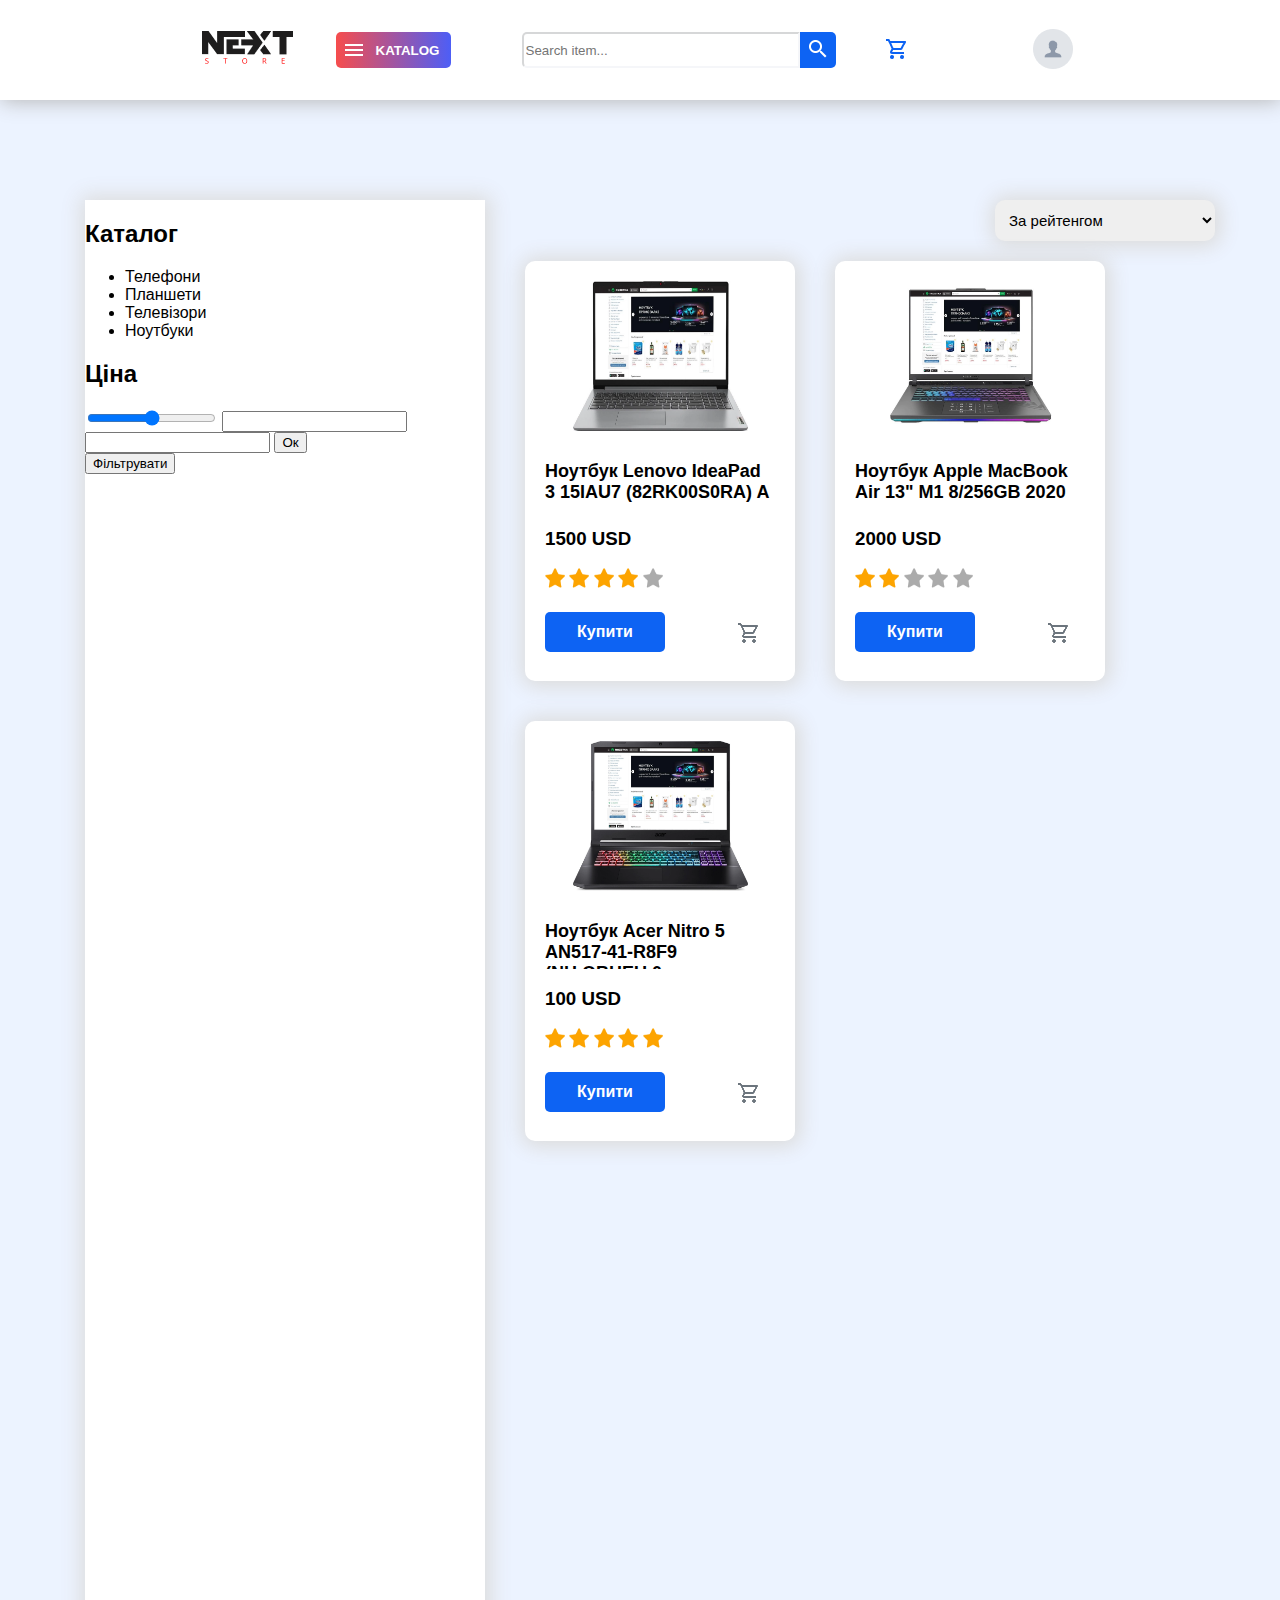
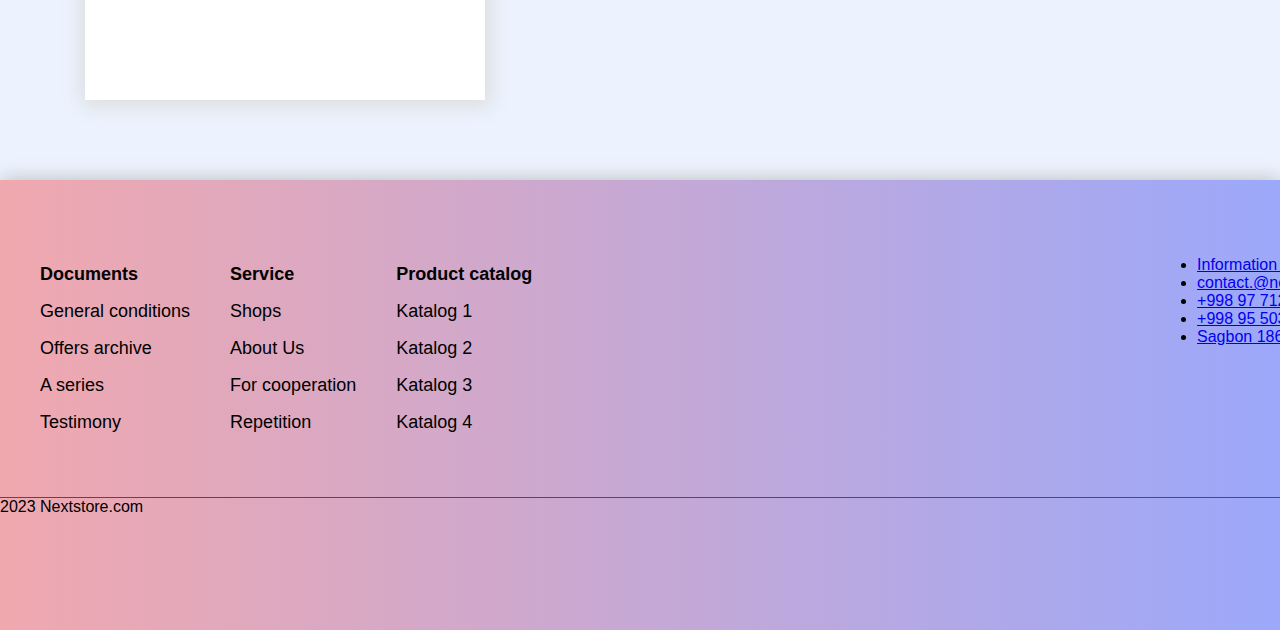
==== lab-5/index.html @ 9e4ba06d "Add files via upload" ====
<!DOCTYPE html>
<html lang="en">

<head>
        <meta charset="UTF-8">
        <meta http-equiv="X-UA-Compatible" content="IE=edge">
        <meta name="viewport" content="width=device-width, initial-scale=1.0">
        <title>Online shop</title>
        <link rel="stylesheet" href="style.css">
        <link rel="stylesheet" href="media.css">
</head>

<body>
        <header>
                <div class="header-container">
                        <div class="logo">
                                <img src="Images/Logo.png" alt="logo-img">
                        </div>
                        <div class="search-menu">
                                <button><img src="Images/menu.png"
                                                style="margin-right: 10px; font-weight:bold">KATALOG</button>
                                <div class="search-field-wrapper">
                                        <input type="text" placeholder="Search item...">
                                        <button>
                                                <img src="Images/search.png" alt="search">
                                        </button>
                                </div>
                        </div>
                        <div class="client-panel-menu">
                                <button>
                                        <img src="Images/shopping_cart.png" alt="shopping-cart">
                                </button>
                                <button>
                                        <img src="Images/Frame.png" alt="client-account">
                                </button>
                        </div>
                </div>
        </header>

        <main>
                <div class="filter-container">
                        <h2>Каталог</h2>
                        <ul>
                                <li>Телефони</li>
                                <li>Планшети</li>
                                <li>Телевізори</li>
                                <li>Ноутбуки</li>
                        </ul>
                        <h2>Ціна</h2>
                        <div class="price-setting-wrapper">
                                <input type="range">
                                <input type="text">
                                <input type="text">
                                <button>Ок</button>
                        </div>
                        <button>Фільтрувати</button>
                </div>
                <div id="products-container">
                        <div class="sort-btn">
                                <select onchange="new ItemsCards().sortItems()" id="sort-box">
                                        <option>За рейтенгом</option>
                                        <option>Від дорогих до дешевих</option>
                                        <option>Від дешевих до дорогих</option>
                                </select>
                        </div>
                </div>
        </main>

        <footer>
                <div class="additional-info">
                        <div class="left-columns">
                                <div class="column">
                                        <ul>
                                                <li><a href="#">Documents</a></li>
                                                <li><a href="#">General conditions</a></li>
                                                <li><a href="#">Offers archive</a></li>
                                                <li><a href="#">A series</a></li>
                                                <li><a href="#">Testimony</a></li>
                                        </ul>
                                </div>
                                <div class="column">
                                        <ul>
                                                <li><a href="#">Service</a></li>
                                                <li><a href="#">Shops</a></li>
                                                <li><a href="#">About Us</a></li>
                                                <li><a href="#">For cooperation</a></li>
                                                <li><a href="#">Repetition</a></li>
                                        </ul>
                                </div>
                                <div class="column">
                                        <ul>
                                                <li><a href="#">Product catalog</a></li>
                                                <li><a href="#">Katalog 1</a></li>
                                                <li><a href="#">Katalog 2</a></li>
                                                <li><a href="#">Katalog 3</a></li>
                                                <li><a href="#">Katalog 4</a></li>
                                        </ul>
                                </div>
                        </div>

                        <div class="right-columns">
                                <div class="column">
                                        <ul>
                                                <li><a href="#">Information service</a></li>
                                                <li><a href="#">contact.@nextstore.uz</a></li>
                                                <li><a href="#">+998 97 712 96 96</a></li>
                                                <li><a href="#">+998 95 503 09 09</a></li>
                                                <li><a href="#">Sagbon 186, Almazor district, Country, Sity</a></li>
                                        </ul>
                                </div>
                        </div>
                </div>
                <div class="social">
                        <span>2023 Nextstore.com</span>
                </div>
        </footer>
</body>
<script src="Scripts/item.js"></script>

</html>
---- lab-5/style.css ----
body {
        margin: 0;
        padding: 0;
        background-color: #ECF3FF;
        overflow-x: hidden;
        font-family: 'Segoe UI', Tahoma, Geneva, Verdana, sans-serif;
}

header {
        background-color: #ffffff;
        box-shadow: 1px 1px 20px #b4b4b4;
}

.header-container {
        height: 100px;
        padding: 0 180px;
        display: flex;
        justify-content: space-around;
        align-items: center;
        flex-wrap: wrap;
}

.client-panel-menu button {
        background: none;
        border: none;
}

.client-panel-menu button:hover {
        cursor: pointer;
}

.client-panel-menu {
        display: flex;
        align-items: center;
        justify-content: space-between;
        width: 200px;
}

.search-menu {
        display: flex;
        width: 500px;
        justify-content: space-between;
}

.search-menu input {
        height: 30px;
        width: 270px;
        outline: none;
        border-radius: 5px 0 0 5px;
        border-color: #e4e7ee61;
}

.search-menu button:first-child {
        display: flex;
        border: none;
        align-items: center;
        color: #ffffff;
        background: linear-gradient(90deg, #F64D4D 0%, #4D5EF6 100%);
        border-radius: 5px;
        width: 115px;
        font-weight: bold;
}

.search-menu button:first-child:hover {
        cursor: pointer;
}

.search-field-wrapper {
        display: flex;
}

.search-menu button:last-child {
        background-color: #0D63F3;
        border: none;
        border-radius: 0 5px 5px 0;
}

.search-menu button:last-child :hover {
        cursor: pointer;
}

main {
        display: grid;
        grid-template-columns: 230px 1260px;
        margin: 0 185px;
        grid-auto-rows: 100px auto;
        align-items: start;
}

#products-container {
        display: flex;
        flex-wrap: wrap;
        grid-column-start: 3;
        grid-column-end: 2;
        grid-row-start: 2;
        margin-left: 20px;
}

.info-text p {
        font-size: 15px;
        margin: 6px 0;
        color: #00000080;
        text-align: justify;
}

.info-text h2 {
        height: 48px;
        overflow: hidden;
}

#rating {
        display: inline-block;
        padding-bottom: 20px;
}

#rating img {
        width: 20px;
        height: 20px;
        filter: grayscale(100%);
}

.img-wrapper {
        text-align: center;
}

.img-wrapper img {
        height: 150px;
        width: 175px;
        padding: 20px;
}

.products-item {
        width: 230px;
        height: 400px;
        margin: 20px;
        background-color: #ffffff;
        padding: 20px;
        padding-top: 0;
        border-radius: 10px;
        box-shadow: 1px 1px 20px 5px #dcdcdc;
}

.products-item-hidden {
        height: 140px;
        width: 230px;
        padding: 10px 20px 20px 20px;
        background-color: #ffffff;
        display: var(--state);
        margin-left: -20px;
        position: absolute;
        border-radius: 0 0 10px 10px;
        box-shadow: 1px 16px 25px -5px #dcdcdc;
}

.products-item:hover {
        cursor: pointer;
}

.products-item h2 {
        margin: 6px 0;
        font-size: 18px;
}

.products-btns {
        display: flex;
        justify-content: space-between;
        height: 40px;
}

.products-btns button:first-child {
        width: 120px;
        background-color: #0D63F3;
        border: none;
        border-radius: 5px;
        color: #ffffff;
        font-size: 16px;
        font-weight: bold;
}

.products-btns button:first-child:hover {
        background-color: #0d51c5;
        cursor: pointer;
}

.products-btns button:nth-child(2) {
        background-color: transparent;
        border: none;
}

.products-btns button:nth-child(2):hover {
        cursor: pointer;
        background-color: #f1f1f1;
        border-radius: 5px;
}

.filter-container {
        grid-column-start: 1;
        grid-column-end: 1;
        grid-row-start: 2;
        grid-row-end: 3;
        background-color: #ffffff;
        height: 1500px;
        box-shadow: 1px 1px 20px 5px #dcdcdc;
}

.sort-btn {
        width: 100%;
        display: inline-block;
        text-align: end;
}

.sort-btn select {
        height: 41px;
        font-size: 15px;
        width: 220px;
        padding: 10px;
        outline: none;
        border-radius: 10px;
        border: none;
        box-shadow: 1px 1px 20px 5px #dcdcdc;
}


.sort-btn select:hover {
        cursor: pointer;
        background-color: #fafafa;
}

footer {
        background: linear-gradient(90deg, rgba(246, 77, 77, 0.45) 0%, rgba(77, 94, 246, 0.5) 100%);
        width: 100%;
        height: 450px;
        bottom: 0;
        box-shadow: 1px 1px 20px #b4b4b4;
        margin-top: 80px;
}

.additional-info {
        display: flex;
        border-bottom: 1px solid brown;
        justify-content: space-between;
        padding: 60px 0 40px 0;
        width: 1500px;
        margin: auto;
}

.left-columns {
        display: flex;
}

.additional-info .left-columns .column ul li {
        list-style: none;
        padding: 8px 0;
}

.additional-info .left-columns .column ul li a {
        text-decoration: none;
        font-size: 18px;
        color: #000000;
        font-family: Inter, sans-serif;
}

.additional-info .left-columns .column ul li a:hover {
        color: #fafafa;
}

.additional-info .left-columns .column ul li:first-child {
        font-weight: bold;
}
---- lab-5/media.css ----
@media (max-width: 1680px) {
        main {
                display: grid;
                grid-template-columns: 330px 980px;
                grid-auto-rows: 100px auto;
                margin: 0 85px;
        }
}


@media (max-width: 1280px) {
        main {
                grid-template-columns: 400px 730px;
        }
}

@media (max-width: 1100px) {
        main {
                grid-template-columns: 400px 340px;
        }

        #products-container{
                justify-content: center;
        }
}
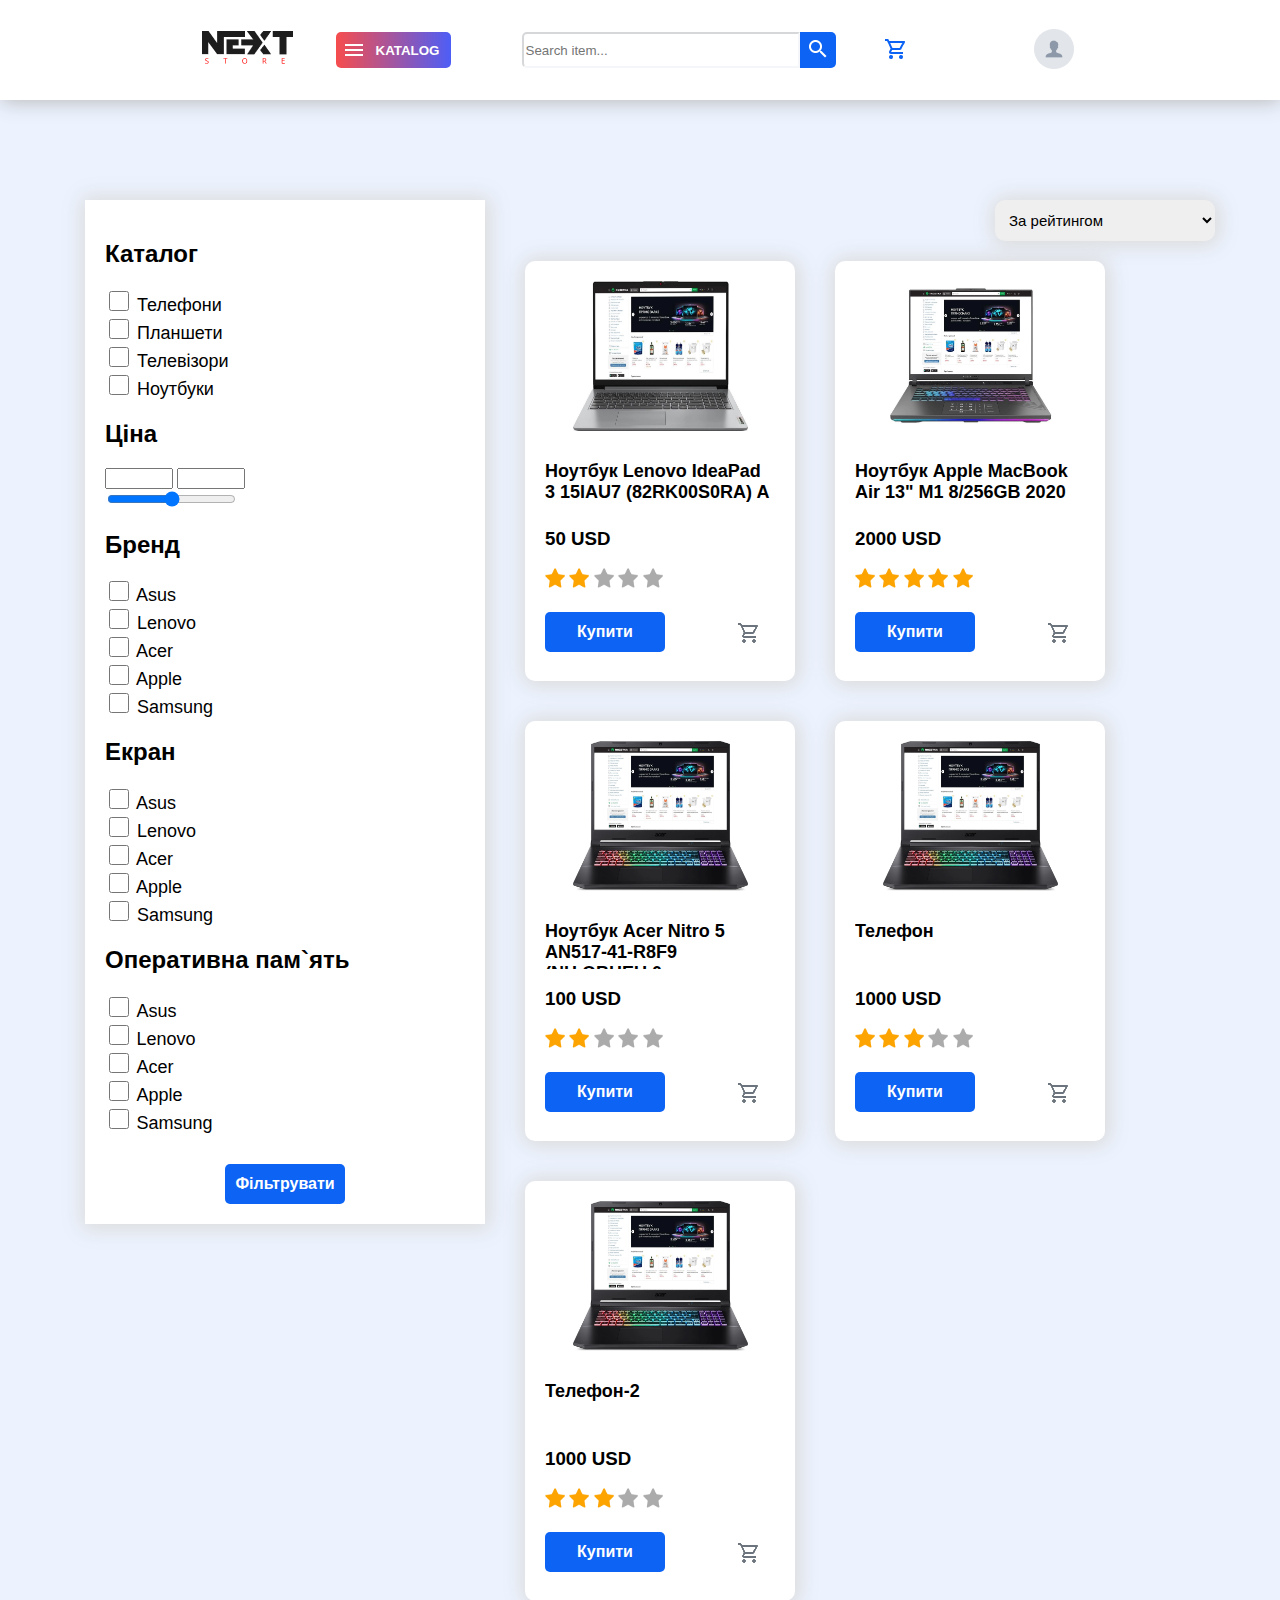
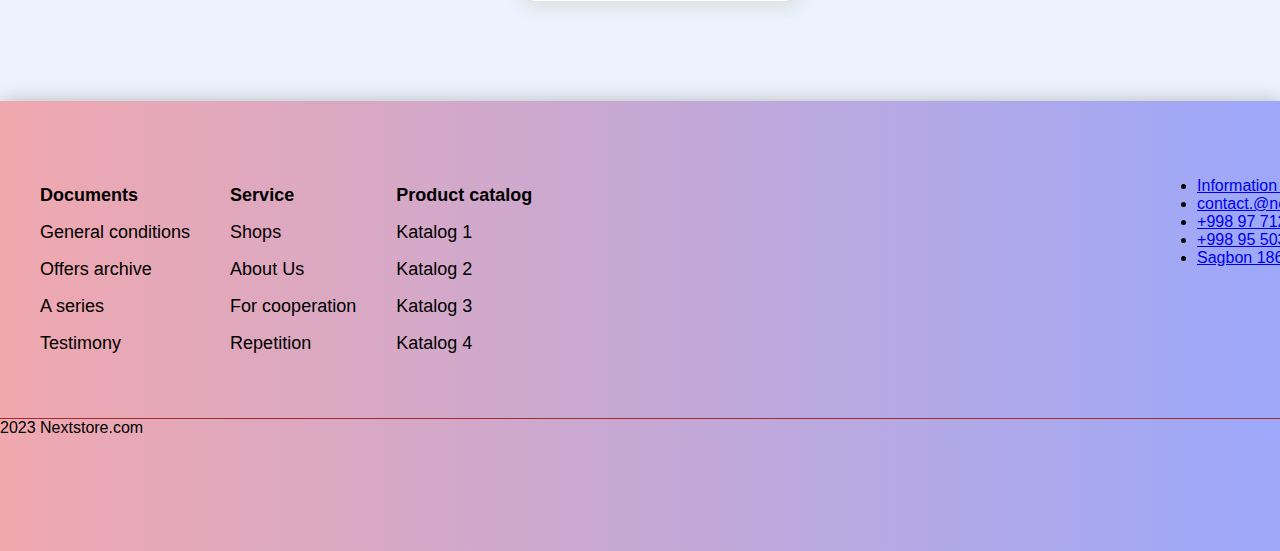
==== commit 36fd73a5: "Add files via upload" ====
--- a/lab-5/index.html
+++ b/lab-5/index.html
@@ -21,14 +21,15 @@
                                                 style="margin-right: 10px; font-weight:bold">KATALOG</button>
                                 <div class="search-field-wrapper">
                                         <input type="text" placeholder="Search item...">
-                                        <button>
+                                        <button onclick="new ItemsCards().showItemsCount()">
                                                 <img src="Images/search.png" alt="search">
                                         </button>
                                 </div>
                         </div>
                         <div class="client-panel-menu">
-                                <button>
+                                <button id="cart" onclick="new Cart().openCart()">
                                         <img src="Images/shopping_cart.png" alt="shopping-cart">
+                                        <div class="cart-item-count"></div>
                                 </button>
                                 <button>
                                         <img src="Images/Frame.png" alt="client-account">
@@ -38,30 +39,123 @@
         </header>
 
         <main>
-                <div class="filter-container">
-                        <h2>Каталог</h2>
-                        <ul>
-                                <li>Телефони</li>
-                                <li>Планшети</li>
-                                <li>Телевізори</li>
-                                <li>Ноутбуки</li>
-                        </ul>
-                        <h2>Ціна</h2>
-                        <div class="price-setting-wrapper">
-                                <input type="range">
-                                <input type="text">
-                                <input type="text">
-                                <button>Ок</button>
-                        </div>
-                        <button>Фільтрувати</button>
-                </div>
-                <div id="products-container">
-                        <div class="sort-btn">
-                                <select onchange="new ItemsCards().sortItems()" id="sort-box">
-                                        <option>За рейтенгом</option>
-                                        <option>Від дорогих до дешевих</option>
-                                        <option>Від дешевих до дорогих</option>
-                                </select>
+                <div id="cart-container">
+                        <div class="upper-panel">
+                                <h2>Корзина</h2>
+                                <img src="Images/cross.png" alt="close-btn" id="btn-close"
+                                        onclick="new Cart().closeCart()">
+                        </div>
+
+                        <div class="list-item-cart">
+                                <div id="have-items">
+                                </div>
+                                <div id="no-items">
+                                        <img src="Images/modal-cart-dummy.svg">
+                                        <h2>Корзина пуста</h2>
+                                </div>
+                        </div>
+                        <div id="cart-receipt">
+                                <div class="price-count-cart">
+                                        <p>Разом</p>
+                                        <p id="price-count">100 USD</p>
+                                </div>
+                                <button>Оформити замовлення</button>
+                        </div>
+                </div>
+                <div id="shadow-bg"></div>
+
+                <div class="grid-container">
+                        <div class="filter-container">
+                                <h2>Каталог</h2>
+                                <div id="catalog">
+                                        <input type="checkbox" value="phone" id="1">
+                                        <label for="1">Телефони</label><br>
+
+                                        <input type="checkbox" value="tablets" id="2">
+                                        <label for="2">Планшети</label><br>
+
+                                        <input type="checkbox" value="tv" id="3">
+                                        <label for="3">Телевізори</label><br>
+
+                                        <input type="checkbox" value="laptop" id="4">
+                                        <label for="4">Ноутбуки</label><br>
+                                </div>
+
+                                <h2>Ціна</h2>
+                                <div class="price-setting-wrapper">
+                                        <div class="input-settings-price">
+                                                <input type="text">
+                                                <input type="text">
+                                        </div>
+                                        <input type="range">
+                                </div>
+
+                                <h2>Бренд</h2>
+                                <div id="brands">
+                                        <input type="checkbox" value="Asus" id="1">
+                                        <label for="1-value-list">Asus</label><br>
+
+                                        <input type="checkbox" value="Lenovo" id="2">
+                                        <label for="2-value-list">Lenovo</label><br>
+
+                                        <input type="checkbox" value="Acer" id="3">
+                                        <label for="3-value-list">Acer</label><br>
+
+                                        <input type="checkbox" value="Apple" id="4">
+                                        <label for="4-value-list">Apple</label><br>
+
+                                        <input type="checkbox" value="Samsung" id="5">
+                                        <label for="5-value-list">Samsung</label><br>
+                                </div>
+
+                                <h2>Екран</h2>
+                                <div class="screen-size">
+                                        <input type="checkbox" value="Asus" id="1-value-list">
+                                        <label for="1-value-list">Asus</label><br>
+
+                                        <input type="checkbox" value="Lenovo" id="2-value-list">
+                                        <label for="2-value-list">Lenovo</label><br>
+
+                                        <input type="checkbox" value="Acer" id="3-value-list">
+                                        <label for="3-value-list">Acer</label><br>
+
+                                        <input type="checkbox" value="Apple" id="4-value-list">
+                                        <label for="4-value-list">Apple</label><br>
+
+                                        <input type="checkbox" value="Samsung" id="5-value-list">
+                                        <label for="5-value-list">Samsung</label><br>
+                                </div>
+
+                                <h2>Оперативна пам`ять</h2>
+                                <div class="memeory-size">
+                                        <input type="checkbox" value="Asus" id="1-value-list">
+                                        <label for="1-value-list">Asus</label><br>
+
+                                        <input type="checkbox" value="Lenovo" id="2-value-list">
+                                        <label for="2-value-list">Lenovo</label><br>
+
+                                        <input type="checkbox" value="Acer" id="3-value-list">
+                                        <label for="3-value-list">Acer</label><br>
+
+                                        <input type="checkbox" value="Apple" id="4-value-list">
+                                        <label for="4-value-list">Apple</label><br>
+
+                                        <input type="checkbox" value="Samsung" id="5-value-list">
+                                        <label for="5-value-list">Samsung</label><br>
+                                </div>
+
+                                <div class="btn-filtering-wrapper">
+                                        <button class="btn-filtering" onclick="new ItemsCards().filterItems()">Фільтрувати</button>
+                                </div>
+                        </div>
+                        <div id="products-container">
+                                <div class="sort-btn">
+                                        <select onchange="new ItemsCards().sortItems()" id="sort-box">
+                                                <option>За рейтингом</option>
+                                                <option>Від дорогих до дешевих</option>
+                                                <option>Від дешевих до дорогих</option>
+                                        </select>
+                                </div>
                         </div>
                 </div>
         </main>
--- a/lab-5/style.css
+++ b/lab-5/style.css
@@ -23,10 +23,16 @@
 .client-panel-menu button {
         background: none;
         border: none;
+        padding: 5px;
 }
 
 .client-panel-menu button:hover {
         cursor: pointer;
+}
+
+.client-panel-menu button:first-child:hover {
+        background-color: #f1f1f1;
+        border-radius: 5px;
 }
 
 .client-panel-menu {
@@ -61,6 +67,20 @@
         font-weight: bold;
 }
 
+.cart-item-count {
+        width: 20px;
+        height: 15px;
+        background-color: #0D63F3;
+        color: #ffffff;
+        font-weight: bold;
+        border-radius: 3px;
+        position: absolute;
+        margin-top: -5px;
+        margin-left: 25px;
+        padding: 1.5px;
+        text-align: center;
+}
+
 .search-menu button:first-child:hover {
         cursor: pointer;
 }
@@ -79,9 +99,11 @@
         cursor: pointer;
 }
 
-main {
+main {}
+
+.grid-container {
         display: grid;
-        grid-template-columns: 230px 1260px;
+        grid-template-columns: 300px 1260px;
         margin: 0 185px;
         grid-auto-rows: 100px auto;
         align-items: start;
@@ -198,8 +220,9 @@
         grid-column-end: 1;
         grid-row-start: 2;
         grid-row-end: 3;
+        padding: 20px;
         background-color: #ffffff;
-        height: 1500px;
+        /*height: 1500px;*/
         box-shadow: 1px 1px 20px 5px #dcdcdc;
 }
 
@@ -220,7 +243,6 @@
         box-shadow: 1px 1px 20px 5px #dcdcdc;
 }
 
-
 .sort-btn select:hover {
         cursor: pointer;
         background-color: #fafafa;
@@ -266,4 +288,237 @@
 
 .additional-info .left-columns .column ul li:first-child {
         font-weight: bold;
+}
+
+#cart-container {
+        max-width: 800px;
+        height: 800px;
+        background-color: #ffffff;
+        z-index: 2;
+        position: absolute;
+        left: 0;
+        right: 0;
+        top: 5%;
+        margin: 0 auto;
+        display: none;
+        border-radius: 10px;
+        padding: 30px;
+}
+
+#cart-container h2 {
+        margin-top: 0;
+}
+
+#shadow-bg {
+        width: 100%;
+        background-color: #00000085;
+        z-index: 1;
+        display: none;
+        position: fixed;
+        top: 0;
+        bottom: 0;
+}
+
+#btn-close {
+        width: 35px;
+        height: 35px;
+        background-color: #850000;
+}
+
+#btn-close:hover {
+        cursor: pointer;
+}
+
+.upper-panel {
+        display: flex;
+        justify-content: space-between;
+}
+
+#cart-receipt {
+        border: 2px solid #0D63F3;
+        border-radius: 5px;
+        background-color: #ECF3FF;
+        max-width: 740px;
+        height: 100px;
+        margin: auto;
+        margin-top: 40px;
+        padding: 20px;
+}
+
+#cart-receipt button {
+        height: 50px;
+        background-color: #0D63F3;
+        border: none;
+        border-radius: 5px;
+        color: #ffffff;
+        font-size: 16px;
+        font-weight: bold;
+        max-width: 300px;
+        padding: 10px;
+}
+
+#cart-receipt button:hover {
+        cursor: pointer;
+        background-color: #0d51c5;
+}
+
+.price-count-cart p {
+        font-size: 23px;
+        margin-top: 0;
+        font-weight: bold;
+}
+
+.price-count-cart {
+        display: flex;
+        justify-content: space-between;
+}
+
+#no-items {
+        display: none;
+        justify-content: center;
+        align-items: center;
+        height: 600px;
+        flex-direction: column;
+}
+
+#items-cart {
+        max-width: 100%;
+        height: 170px;
+        background-color: #ecf3ff;
+        margin: 20px;
+        padding: 20px;
+        border-radius: 10px;
+        box-shadow: 1px 1px 20px 5px #dcdcdc;
+}
+
+.cart-item-body {
+        display: flex;
+        font-size: 14px;
+        overflow: hidden;
+        text-align: justify;
+        height: 70px;
+        align-items: center;
+        margin-top: 20px;
+}
+
+.cart-item-body img {
+        width: 85px;
+        height: 65px;
+        padding-right: 20px;
+}
+
+#have-items {
+        height: 550px;
+        overflow: auto;
+}
+
+.cart-item-footer {
+        display: flex;
+        align-items: center;
+        justify-content: space-around;
+        flex-wrap: wrap;
+        margin-top: 30px;
+}
+
+.cart-item-footer img:first-child {
+        width: 35px;
+        height: 30px;
+        display: block;
+}
+
+.cross-close {
+        top: 115px;
+        right: 70px;
+        width: 15px;
+        height: 15px;
+        float: right;
+}
+
+.cross-close:hover {
+        cursor: pointer;
+}
+
+.items-count {
+        display: flex;
+        align-items: center;
+}
+
+.items-count button {
+        height: 35px;
+        width: 40px;
+        font-size: 20px;
+        margin: 0 15px;
+        background-color: #0D63F3;
+        border: none;
+        border-radius: 5px;
+        color: #ffffff;
+        font-weight: bold;
+}
+
+.items-count button:hover {
+        cursor: pointer;
+        background-color: #0d51c5;
+}
+
+.count-field {
+        max-width: 50px;
+        height: 30px;
+        border: none;
+        box-shadow: 1px 1px 20px 5px #dcdcdc;
+}
+
+#price-this-item {
+        margin: 0;
+        font-size: 23px;
+}
+
+.input-settings-price input {
+        width: 60px;
+}
+
+.btn-filtering {
+        width: 120px;
+        background-color: #0D63F3;
+        border: none;
+        border-radius: 5px;
+        color: #ffffff;
+        font-size: 16px;
+        font-weight: bold;
+        height: 40px;
+}
+
+.btn-filtering:hover {
+        cursor: pointer;
+        background-color: #0d51c5;
+}
+
+.btn-filtering-wrapper {
+        display: flex;
+        justify-content: center;
+        margin-top: 30px;
+}
+
+#catalog, #brands, .screen-size, .memeory-size label {
+        margin: 10px 0;
+        font-size: 18px;
+}
+
+#catalog input{
+        width: 20px;
+        height: 20px;      
+}
+
+#brands input{
+        width: 20px;
+        height: 20px;    
+}
+
+.screen-size input{
+        width: 20px;
+        height: 20px;    
+}
+
+.memeory-size input{
+        width: 20px;
+        height: 20px;      
 }--- a/lab-5/media.css
+++ b/lab-5/media.css
@@ -1,5 +1,5 @@
 @media (max-width: 1680px) {
-        main {
+        .grid-container {
                 display: grid;
                 grid-template-columns: 330px 980px;
                 grid-auto-rows: 100px auto;
@@ -9,17 +9,17 @@
 
 
 @media (max-width: 1280px) {
-        main {
+        .grid-container {
                 grid-template-columns: 400px 730px;
         }
 }
 
 @media (max-width: 1100px) {
-        main {
+        .grid-container {
                 grid-template-columns: 400px 340px;
         }
 
-        #products-container{
+        #products-container {
                 justify-content: center;
         }
 }